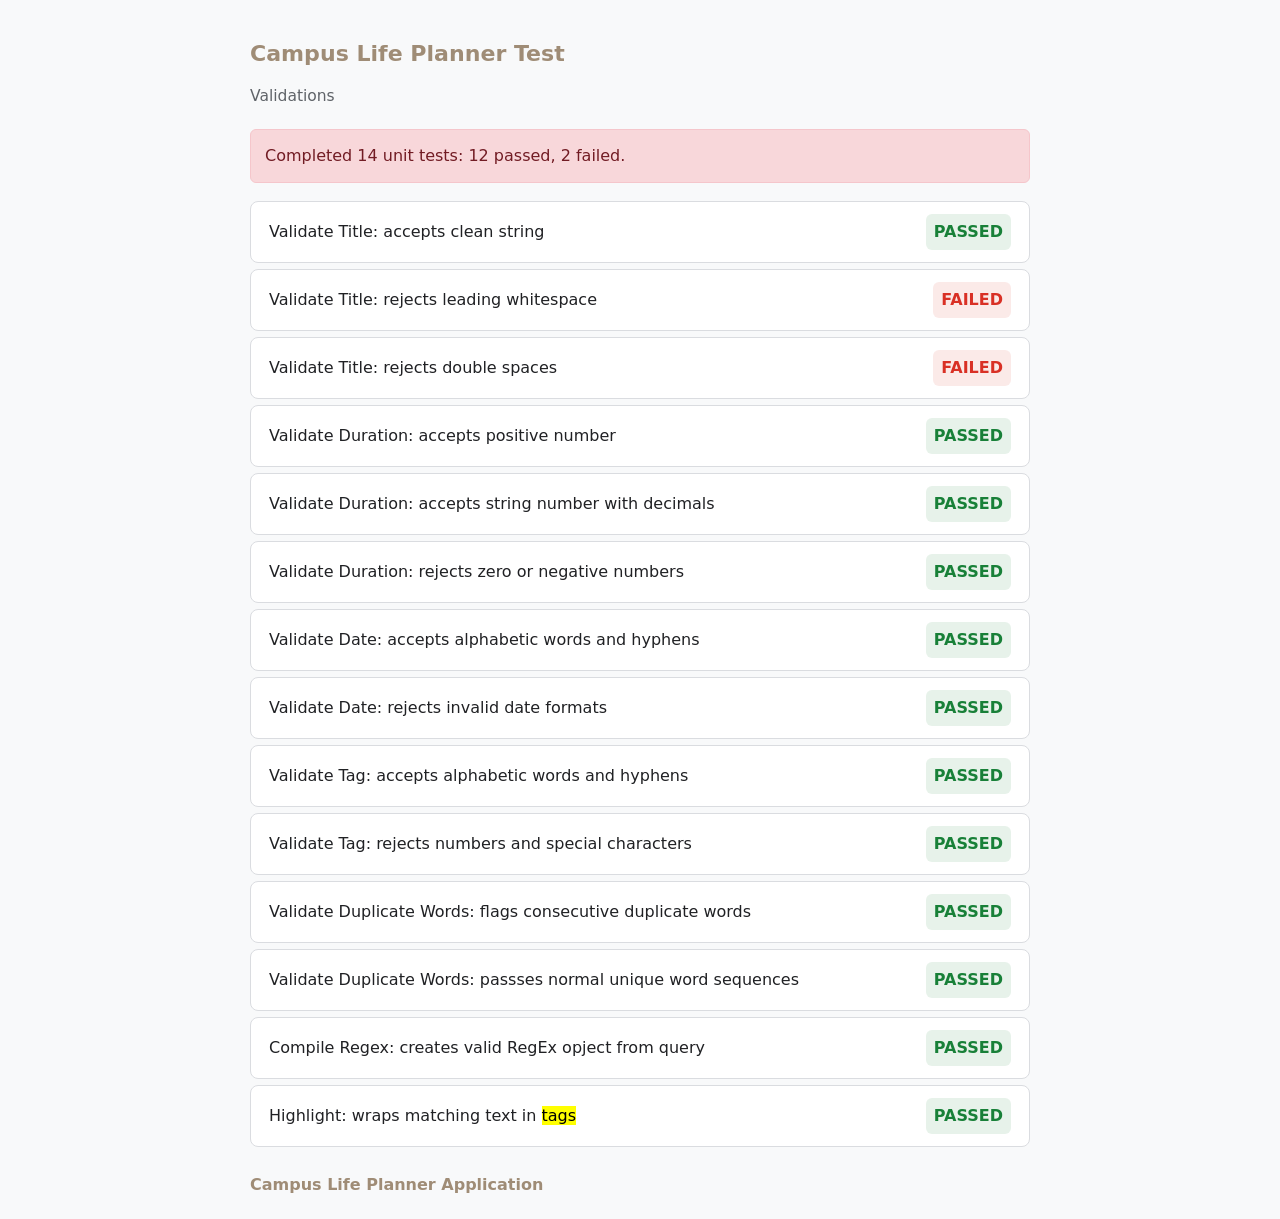
==== tests.html @ bd5b16a2 "M3: Forms & Regex Validation" ====
<!DOCTYPE html>
<html lang="en">
<head>
    <meta charset="UTF-8">
    <meta name="viewport" content="width=device-width, initial-scale=1.0">
    <title>Campus Life Planner - Tests</title>
    <style>
        :root{
            --primary-color: #9F8C76;
            --surface-color: #f5e0bc;
            --bg-color: #f8f9fa;
            --text-main: #202124;
            --border-color: #dadce0;
        }
        body{
            font-family: system-ui, -apple-system, BlinkMacSystemFont, 'Segoe UI', Roboto, Oxygen, Ubuntu, Cantarell, 'Open Sans', 'Helvetica Neue', sans-serif;
            background-color: var(--bg-color);
            color: var(--text-main);
            padding: 22px;
            max-width: 780px;
            margin: 0 auto;
            line-height: 1.5;
        }
        h1{
            color: var(--primary-color);
            margin-bottom: 8px;
            font-size: 1.38rem;
        }
        p.subtitle{
            color: #5f6368;
            margin-bottom: 20px;
            font-size: 0.97rem;
        }
        .summary{
            background: var(--surface-color);
            padding: 14px;
            border-radius: 6px;
            margin-bottom: 18px;
            font-weight: 500;
            border: 1px solid rgba(159, 140 ,118, 0.3);
        }
        .test-case{
            background: #ffffff;
            padding: 12px 18px;
            border-radius: 8px;
            margin-bottom: 6px;
            border: 1px solid var(--border-color);
            display: flex;
            justify-content: space-between;
            align-items: center;
            font-size: 1rem;
        }
        .pass{
            color: #188038;
            font-weight: 700;
            background: rgba(24, 128, 56, 0.1);
            padding: 6px 8px;
            border-radius: 6px;
        }
        .fail{
            color: #d93025;
            font-weight: 700;
            background: rgba(217, 48, 37, 0.1);
            padding: 6px 8px;
            border-radius: 6px;
        }
        .back-link{
            display: inline-block;
            margin-top: 20px;
            color: var(--primary-color);
            text-decoration: none;
            font-weight: 600;
        }
        .back-link:hover{
            text-decoration: underline;
        }
    </style>
</head>
<body>
    <h1>Campus Life Planner Test</h1>
    <p class="subtitle">Validations</p>

    <div id="test-summary" class="summary">Executing tests</div>
    <div id="test-results"></div>

    <a href="index.html" class="back-link">Campus Life Planner Application</a>

    <script type="module">
        import { validateTitle, validateDuration, validateDate, validateTag, validateNoDuplicates } from './scripts/validators.js';
        import { compileRegex, highlight } from './scripts/search.js';

        let passedCount = 0;
        let totalCount = 0;

        function runTest(testName, assertionFn){
            totalCount++;
            const resultsContainer = document.getElementById('test-results');
            const div = document.createElement('div');
            div.className = 'test-case';
            try{
                const success = assertionFn();
                if (success){
                    passedCount++;
                    div.innerHTML = `<span>${testName}</span> <span class="pass">PASSED</span>`;
                } else{
                    div.innerHTML = `<span>${testName}</span> <span class="fail">FAILED</span>`;
                }
            } catch (err){
                div.innerHTML = `<span>${testName}</span> <span class="fail">ERROR: ${err.message}</span>`;
            }
            if (resultsContainer){
                resultsContainer.appendChild(div);
            }
        }

        runTest('Validate Title: accepts clean string', () => validateTitle('Algorithms Assignment') === true);
        runTest('Validate Title: rejects leading whitespace', () => validateTitle('Algorithms') === false);
        runTest('Validate Title: rejects double spaces', () => validateTitle('Algorithms Assignment') === false);

        runTest('Validate Duration: accepts positive number', () => validateDuration(120) === true);
        runTest('Validate Duration: accepts string number with decimals', () => validateDuration('45.5') === true);
        runTest('Validate Duration: rejects zero or negative numbers', () => validateDuration(0) === false && validateDuration(-15) === false);

        runTest('Validate Date: accepts alphabetic words and hyphens', () => validateDate('2026-10-15') === true);
        runTest('Validate Date: rejects invalid date formats', () => validateDate('15-10-2026') === false);

        runTest('Validate Tag: accepts alphabetic words and hyphens', () => validateTag('Extracurricular') === true);
        runTest('Validate Tag: rejects numbers and special characters', () => validateTag('Study123') === false);

        runTest('Validate Duplicate Words: flags consecutive duplicate words', () => validateNoDuplicates('Lecture prep prep') === false);
        runTest('Validate Duplicate Words: passses normal unique word sequences', () => validateNoDuplicates('Lecture prep session') === true);

        runTest('Compile Regex: creates valid RegEx opject from query', () => {
            const reg = compileRegex('Study');
            return reg instanceof RegExp && reg.test('Study');
        });

        runTest('Highlight: wraps matching text in <mark> tags', () => {
            const reg = compileRegex('Lab');
            const result = highlight('Database Systems Lab', reg);
            return result.includes('<mark>Lab</mark');
        });

        const summaryContainer = document.getElementById('test-summary');
        if(summaryContainer){
            summaryContainer.textContent = `Completed ${totalCount} unit tests: ${passedCount} passed, ${totalCount - passedCount} failed.`;
            if (passedCount === totalCount){
                summaryContainer.style.background = '#d4edda';
                summaryContainer.style.color = '#155274';
                summaryContainer.style.borderColor = '#c3e6cb';
            } else {
                summaryContainer.style.background = '#f8d7da';
                summaryContainer.style.color = '#721c24';
                summaryContainer.style.borderColor = '#f5c6cb'
            }
        }
    </script>
</body>
</html>
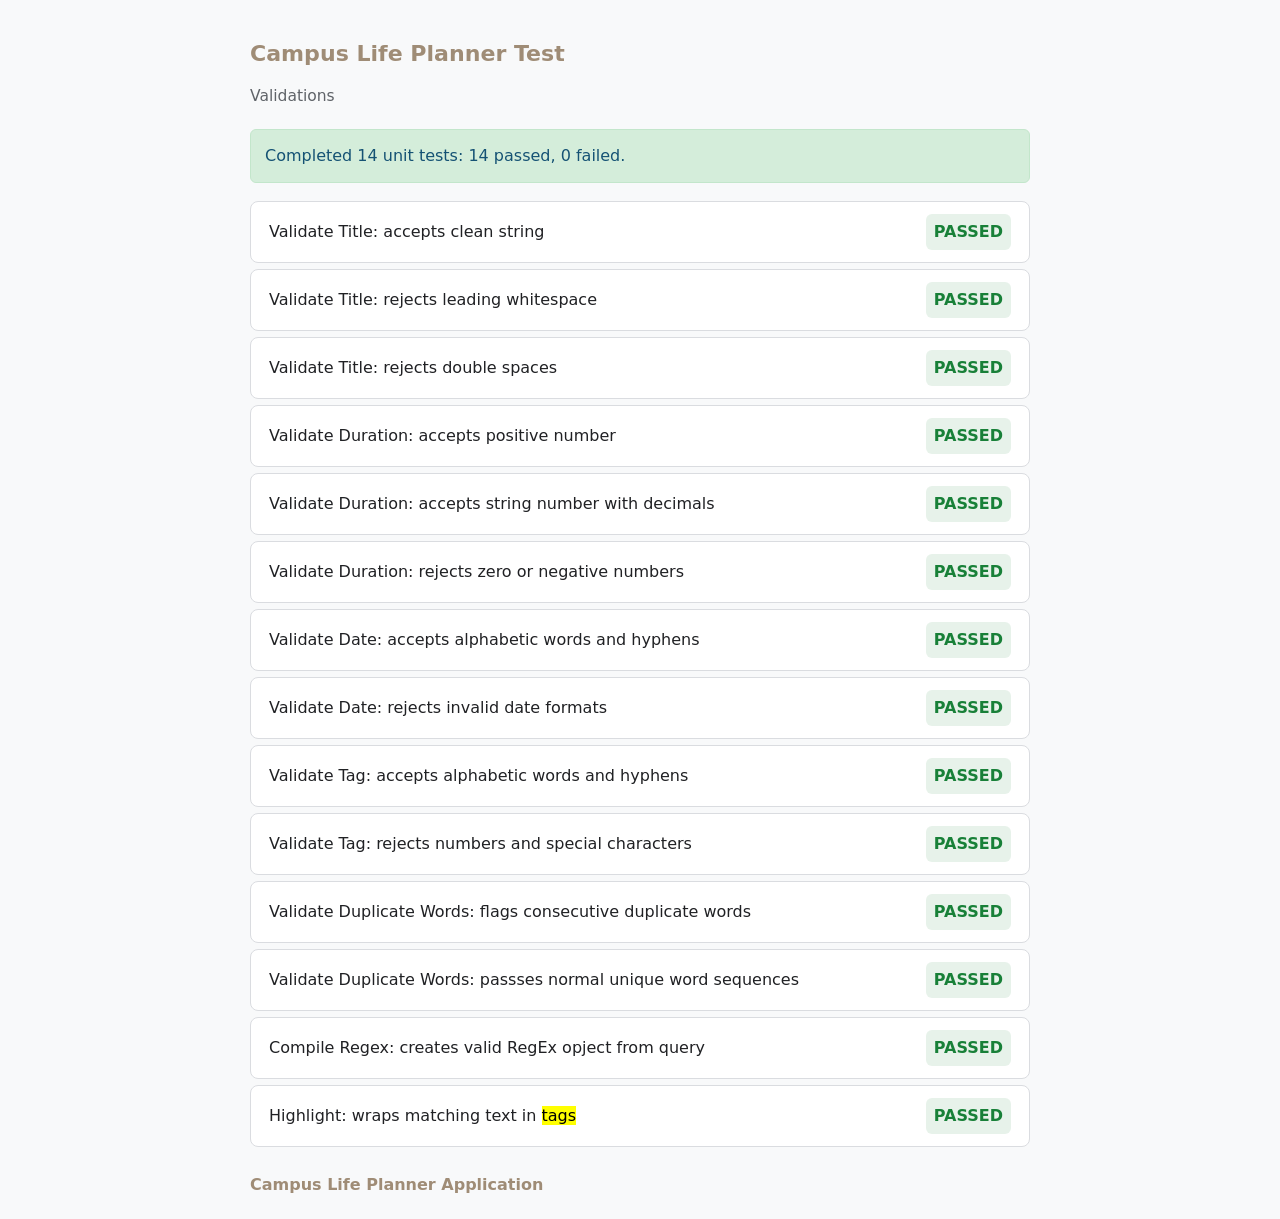
==== commit c5a1e09d: "Polish & A11y Audit" ====
--- a/tests.html
+++ b/tests.html
@@ -114,8 +114,8 @@
         }
 
         runTest('Validate Title: accepts clean string', () => validateTitle('Algorithms Assignment') === true);
-        runTest('Validate Title: rejects leading whitespace', () => validateTitle('Algorithms') === false);
-        runTest('Validate Title: rejects double spaces', () => validateTitle('Algorithms Assignment') === false);
+        runTest('Validate Title: rejects leading whitespace', () => validateTitle(' Algorithms') === false);
+        runTest('Validate Title: rejects double spaces', () => validateTitle('Algorithms  Assignment') === false);
 
         runTest('Validate Duration: accepts positive number', () => validateDuration(120) === true);
         runTest('Validate Duration: accepts string number with decimals', () => validateDuration('45.5') === true);
